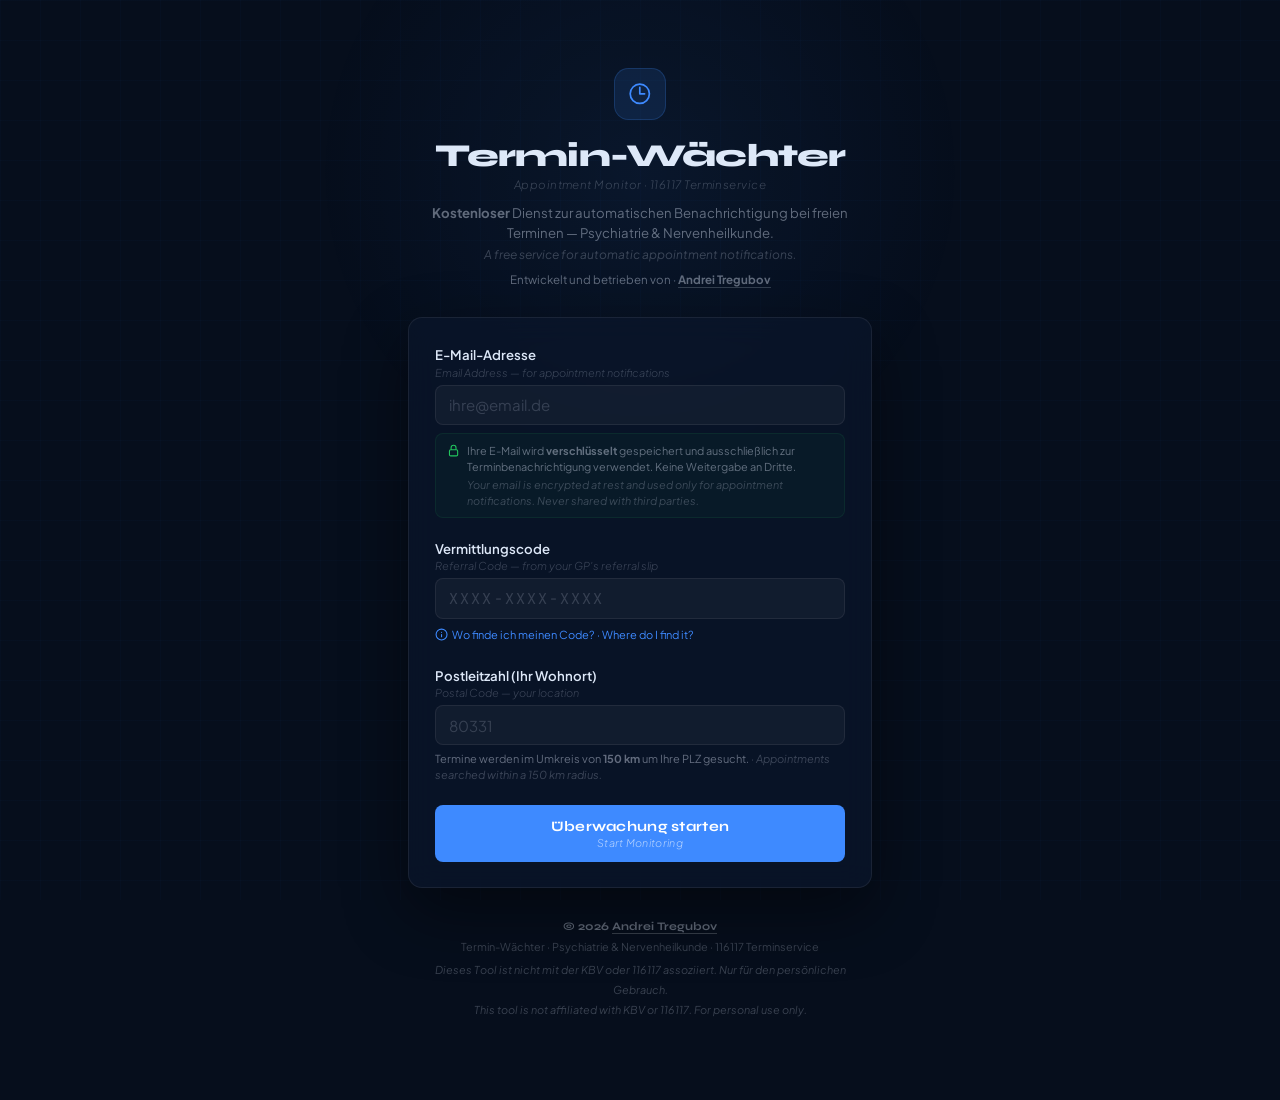
==== static/index.html @ 190560f0 "Add portfolio link" ====
<!DOCTYPE html>
<html lang="de">
<head>
  <meta charset="UTF-8">
  <meta name="viewport" content="width=device-width, initial-scale=1.0">
  <meta name="theme-color" content="#060e1c">
  <meta name="description" content="Automatische Terminüberwachung für 116117 — Psychiatrie & Nervenheilkunde">
  <title>Termin-Wächter · 116117</title>

  <link rel="preconnect" href="https://fonts.googleapis.com">
  <link rel="preconnect" href="https://fonts.gstatic.com" crossorigin>
  <link href="https://fonts.googleapis.com/css2?family=Syne:wght@600;700;800&family=Plus+Jakarta+Sans:ital,wght@0,300;0,400;0,500;0,600;1,300;1,400&family=JetBrains+Mono:wght@400;500&display=swap" rel="stylesheet">

  <style>
    *, *::before, *::after { box-sizing: border-box; margin: 0; padding: 0; }

    :root {
      --bg:           #060e1c;
      --bg-card:      rgba(10, 22, 44, 0.7);
      --bg-input:     rgba(255,255,255,0.04);
      --bg-focus:     rgba(62,138,255,0.07);
      --border:       rgba(255,255,255,0.07);
      --border-focus: rgba(62,138,255,0.45);
      --accent:       #3e8aff;
      --accent-dim:   rgba(62,138,255,0.12);
      --accent-glow:  rgba(62,138,255,0.22);
      --success:      #22c55e;
      --success-dim:  rgba(34,197,94,0.08);
      --error:        #f87171;
      --error-dim:    rgba(248,113,113,0.08);
      --text:         #dde8f8;
      --text-sub:     rgba(221,232,248,0.42);
      --text-en:      rgba(221,232,248,0.24);
      --mono:         'JetBrains Mono', monospace;
      --r:            0.875rem;
      --r-sm:         0.5rem;
    }

    html { font-size: clamp(14px, 1.6vw, 16px); }

    body {
      font-family: 'Plus Jakarta Sans', sans-serif;
      background: var(--bg);
      color: var(--text);
      min-height: 100vh;
      display: flex;
      flex-direction: column;
      align-items: center;
      padding: 2.5rem 1rem 5rem;
      overflow-x: hidden;
    }

    body::before {
      content: '';
      position: fixed; inset: 0;
      background-image:
        linear-gradient(rgba(62,138,255,.025) 1px, transparent 1px),
        linear-gradient(90deg, rgba(62,138,255,.025) 1px, transparent 1px);
      background-size: 2.5rem 2.5rem;
      pointer-events: none;
    }

    body::after {
      content: '';
      position: fixed;
      top: -20vh; left: 50%;
      transform: translateX(-50%);
      width: 55vw; height: 55vw;
      background: radial-gradient(circle, rgba(62,138,255,.07) 0%, transparent 65%);
      pointer-events: none;
    }

    .wrap {
      position: relative; z-index: 1;
      width: 100%; max-width: 29rem;
      display: flex; flex-direction: column; gap: 1.25rem;
    }

    /* ── Header ── */
    header { text-align: center; padding: 1.75rem 0 0.5rem; }

    .logo {
      display: inline-flex; align-items: center; justify-content: center;
      width: 3.25rem; height: 3.25rem;
      background: var(--accent-dim);
      border: 1px solid rgba(62,138,255,.2);
      border-radius: 0.9rem;
      margin-bottom: 1.1rem;
    }
    .logo svg { width: 1.6rem; height: 1.6rem; color: var(--accent); }

    .title-de {
      font-family: 'Syne', sans-serif;
      font-size: clamp(1.55rem, 5vw, 2rem);
      font-weight: 800;
      letter-spacing: -0.025em;
      line-height: 1.1;
    }
    .title-en {
      font-size: .72rem; font-weight: 300; font-style: italic;
      color: var(--text-en); letter-spacing: .04em; margin-top: .25rem;
    }
    .subtitle {
      margin-top: .7rem;
      font-size: .825rem; color: var(--text-sub); line-height: 1.55;
    }
    .subtitle em { font-style: italic; color: var(--text-en); font-size: .75rem; }

    /* ── Card ── */
    .card {
      background: var(--bg-card);
      border: 1px solid var(--border);
      border-radius: var(--r);
      padding: 1.6rem;
      backdrop-filter: blur(14px);
      -webkit-backdrop-filter: blur(14px);
      box-shadow: 0 1.5rem 4rem rgba(0,0,0,.45);
    }

    /* ── Form ── */
    .fg { margin-bottom: 1.15rem; }
    .fg:last-of-type { margin-bottom: 0; }

    label { display: block; margin-bottom: .375rem; }
    .lde  { font-weight: 600; font-size: .825rem; color: var(--text); }
    .len  { display: block; font-size: .68rem; font-weight: 300; font-style: italic;
            color: var(--text-en); margin-top: .1rem; }

    input[type="text"],
    input[type="email"] {
      width: 100%;
      background: var(--bg-input);
      border: 1px solid var(--border);
      border-radius: var(--r-sm);
      color: var(--text);
      font-family: 'Plus Jakarta Sans', sans-serif;
      font-size: .9375rem;
      padding: .6rem .85rem;
      outline: none;
      transition: border-color .18s, background .18s, box-shadow .18s;
      -webkit-appearance: none;
    }
    input:focus {
      border-color: var(--border-focus);
      background: var(--bg-focus);
      box-shadow: 0 0 0 3px rgba(62,138,255,.12);
    }
    input.vc {
      font-family: var(--mono);
      font-size: .9375rem;
      letter-spacing: .14em;
      text-transform: uppercase;
    }
    input::placeholder { color: rgba(221,232,248,.18); }
    input.ok  { border-color: rgba(34,197,94,.35); }
    input.bad { border-color: rgba(248,113,113,.4); }

    .ferr {
      font-size: .68rem; color: var(--error);
      margin-top: .3rem; display: none;
    }
    .ferr.on { display: block; }

    .hint {
      margin-top: .35rem;
      font-size: .69rem; color: var(--text-sub); line-height: 1.45;
    }
    .hint em { font-style: italic; color: var(--text-en); }

    /* Help toggle */
    .htoggle {
      display: inline-flex; align-items: center; gap: .28rem;
      font-size: .69rem; color: var(--accent);
      background: none; border: none; cursor: pointer;
      font-family: inherit; padding: .2rem 0; margin-top: .35rem;
      transition: opacity .2s;
    }
    .htoggle:hover { opacity: .7; }
    .htoggle svg { width: .82rem; height: .82rem; flex-shrink: 0; }

    .hbox {
      display: none; margin-top: .55rem;
      background: rgba(62,138,255,.05);
      border: 1px solid rgba(62,138,255,.13);
      border-radius: var(--r-sm);
      padding: .7rem .85rem;
      font-size: .72rem; line-height: 1.55; color: var(--text-sub);
    }
    .hbox.on { display: block; }
    .hbox p + p { margin-top: .35rem; }
    .hbox .en { font-style: italic; color: var(--text-en); }

    /* Privacy badge */
    .pbadge {
      display: flex; align-items: flex-start; gap: .45rem;
      margin-top: .5rem;
      padding: .55rem .7rem;
      background: rgba(34,197,94,.04);
      border: 1px solid rgba(34,197,94,.1);
      border-radius: var(--r-sm);
      font-size: .68rem; color: var(--text-sub); line-height: 1.45;
    }
    .pbadge svg {
      width: .82rem; height: .82rem; color: var(--success);
      flex-shrink: 0; margin-top: .05rem;
    }
    .pbadge em { font-style: italic; color: var(--text-en); display: block; margin-top: .15rem; }

    /* Divider */
    .div { height: 1px; background: var(--border); margin: 1.1rem 0; }

    /* Submit button */
    .btn-go {
      width: 100%; background: var(--accent);
      color: #fff; border: none; border-radius: var(--r-sm);
      padding: .78rem 1.5rem; margin-top: 1.4rem;
      font-family: 'Syne', sans-serif;
      font-size: .9rem; font-weight: 700; letter-spacing: .02em;
      cursor: pointer;
      transition: background .18s, box-shadow .18s, transform .1s;
    }
    .btn-go:hover {
      background: #5fa0ff;
      box-shadow: 0 .5rem 1.8rem var(--accent-glow);
    }
    .btn-go:active  { transform: scale(.98); }
    .btn-go:disabled { opacity: .45; cursor: not-allowed; transform: none; }
    .btn-go .bde { display: block; }
    .btn-go .ben {
      display: block; font-family: 'Plus Jakarta Sans', sans-serif;
      font-size: .67rem; font-weight: 300; font-style: italic;
      opacity: .6; margin-top: .08rem;
    }

    /* ── Status card ── */
    #status-card { display: none; }

    .sh { display: flex; align-items: center; gap: .75rem; margin-bottom: 1.15rem; }

    .pring {
      position: relative; width: 2.4rem; height: 2.4rem; flex-shrink: 0;
    }
    .pring::before, .pring::after {
      content: ''; position: absolute; inset: 0;
      border-radius: 50%;
      background: var(--accent-dim);
      border: 1px solid rgba(62,138,255,.35);
      animation: pring 2.2s ease-out infinite;
    }
    .pring::after { animation-delay: 1.1s; }
    .pdot {
      position: absolute; top: 50%; left: 50%;
      transform: translate(-50%,-50%);
      width: .65rem; height: .65rem;
      background: var(--accent); border-radius: 50%; z-index: 1;
    }
    @keyframes pring {
      0%   { transform: scale(.5); opacity: .9; }
      100% { transform: scale(1.5); opacity: 0; }
    }

    .st-de { font-family: 'Syne', sans-serif; font-size: .95rem; font-weight: 700; }
    .st-en { font-size: .67rem; font-weight: 300; font-style: italic; color: var(--text-en); margin-top: .1rem; }

    .smeta { font-size: .75rem; color: var(--text-sub); line-height: 1.65; }
    .smeta .mono { font-family: var(--mono); font-size: .68rem; color: var(--accent); }

    .btn-stop {
      width: 100%; background: transparent;
      border: 1px solid var(--border); border-radius: var(--r-sm);
      padding: .62rem; color: var(--text-sub);
      font-family: inherit; font-size: .8rem; cursor: pointer;
      transition: border-color .18s, color .18s;
    }
    .btn-stop:hover { border-color: var(--error); color: var(--error); }

    /* ── Banners ── */
    .banner {
      border-radius: var(--r); padding: 1.15rem 1.35rem;
      display: none; animation: slidein .35s ease;
    }
    @keyframes slidein {
      from { opacity: 0; transform: translateY(-.4rem); }
      to   { opacity: 1; transform: translateY(0); }
    }
    .banner.s { background: var(--success-dim); border: 1px solid rgba(34,197,94,.2); }
    .banner.e { background: var(--error-dim);   border: 1px solid rgba(248,113,113,.2); }

    .btitle {
      font-family: 'Syne', sans-serif; font-size: .95rem; font-weight: 700;
      margin-bottom: .35rem;
      display: flex; align-items: center; gap: .35rem; flex-wrap: wrap;
    }
    .btitle em {
      font-family: 'Plus Jakarta Sans', sans-serif;
      font-weight: 300; font-style: italic; font-size: .7rem; color: var(--text-en);
    }
    .bbody { font-size: .77rem; color: var(--text-sub); line-height: 1.5; }
    .bbody em { font-style: italic; color: var(--text-en); }

    .bklink {
      display: inline-block; margin-top: .7rem;
      padding: .45rem .95rem;
      background: var(--success); color: #fff;
      border-radius: var(--r-sm); font-size: .8rem; font-weight: 600;
      text-decoration: none; transition: opacity .18s;
    }
    .bklink:hover { opacity: .85; }

    /* Spinner */
    .spin {
      display: inline-block; width: .85rem; height: .85rem;
      border: 2px solid rgba(255,255,255,.25); border-top-color: #fff;
      border-radius: 50%; animation: rot .6s linear infinite;
      vertical-align: middle; margin-right: .35rem;
    }
    @keyframes rot { to { transform: rotate(360deg); } }

    /* ── Footer ── */
    footer {
      text-align: center; font-size: .68rem; color: var(--text-en);
      padding-top: .5rem; line-height: 1.85;
    }
    .fauthor { font-family: 'Syne', sans-serif; font-size: .72rem; font-weight: 700; color: var(--text-sub); }
    footer a { color: var(--text-sub); text-decoration: none; }
    footer a:hover { color: var(--text); }

    @media (max-width: 440px) {
      body  { padding: 1.25rem .75rem 4rem; }
      .card { padding: 1.2rem; }
    }
  </style>
</head>
<body>
<div class="wrap">

  <!-- ── Header ── -->
  <header>
    <div class="logo">
      <svg viewBox="0 0 24 24" fill="none" stroke="currentColor" stroke-width="1.6">
        <path stroke-linecap="round" stroke-linejoin="round"
              d="M12 6v6h4.5m4.5 0a9 9 0 1 1-18 0 9 9 0 0 1 18 0Z"/>
      </svg>
    </div>
    <div class="title-de">Termin-Wächter</div>
    <div class="title-en">Appointment Monitor · 116117 Terminservice</div>
    <p class="subtitle">
      <strong>Kostenloser</strong> Dienst zur automatischen Benachrichtigung bei freien Terminen — Psychiatrie &amp; Nervenheilkunde.<br>
      <em>A free service for automatic appointment notifications.</em>
    </p>
    <p class="subtitle" style="margin-top:.4rem;font-size:.72rem;">
      Entwickelt und betrieben von ·
      <a href="https://andrei-tregubov.works" target="_blank" rel="noopener"
       style="color:var(--text-sub);text-decoration:none;border-bottom:1px solid rgba(221,232,248,.2);">
        <strong>Andrei Tregubov</strong>
      </a><br>
    </p>
  </header>

  <!-- ── Form card ── -->
  <div class="card" id="form-card">

    <!-- E-Mail -->
    <div class="fg">
      <label for="inp-email">
        <span class="lde">E-Mail-Adresse</span>
        <span class="len">Email Address — for appointment notifications</span>
      </label>
      <input type="email" id="inp-email"
             placeholder="ihre@email.de"
             maxlength="254"
             autocomplete="email"
             autocorrect="off" autocapitalize="off" spellcheck="false">
      <div class="ferr" id="err-email">Ungültige E-Mail-Adresse · Invalid email address</div>
      <div class="pbadge">
        <svg viewBox="0 0 24 24" fill="none" stroke="currentColor" stroke-width="2">
          <path stroke-linecap="round" stroke-linejoin="round"
                d="M16.5 10.5V6.75a4.5 4.5 0 1 0-9 0v3.75m-.75 11.25h10.5
                   a2.25 2.25 0 0 0 2.25-2.25v-6.75a2.25 2.25 0 0
                   0-2.25-2.25H6.75a2.25 2.25 0 0 0-2.25 2.25v6.75
                   a2.25 2.25 0 0 0 2.25 2.25Z"/>
        </svg>
        <div>
          Ihre E-Mail wird <strong>verschlüsselt</strong> gespeichert und ausschließlich zur Terminbenachrichtigung verwendet. Keine Weitergabe an Dritte.
          <em>Your email is encrypted at rest and used only for appointment notifications. Never shared with third parties.</em>
        </div>
      </div>
    </div>

    <!-- Vermittlungscode -->
    <div class="fg">
      <label for="inp-vc">
        <span class="lde">Vermittlungscode</span>
        <span class="len">Referral Code — from your GP's referral slip</span>
      </label>
      <input type="text" id="inp-vc" class="vc"
             placeholder="XXXX-XXXX-XXXX"
             maxlength="14"
             autocomplete="off"
             autocorrect="off" autocapitalize="characters" spellcheck="false">
      <div class="ferr" id="err-vc">Format: XXXX-XXXX-XXXX (Buchstaben &amp; Ziffern) · Letters and digits only</div>

      <button class="htoggle" type="button" onclick="toggleBox('hvc')">
        <svg viewBox="0 0 24 24" fill="none" stroke="currentColor" stroke-width="2">
          <circle cx="12" cy="12" r="10"/>
          <path stroke-linecap="round" d="M12 16v-4M12 8h.01"/>
        </svg>
        Wo finde ich meinen Code? · Where do I find it?
      </button>
      <div class="hbox" id="hvc">
        <p>Den Vermittlungscode erhalten Sie auf dem <strong>Überweisungsschein (Muster 6)</strong> von Ihrem Hausarzt. Er steht dort als 12-stelliger Code im Format <strong>XXXX-XXXX-XXXX</strong>.</p>
        <p class="en">Your referral code is printed on the referral slip (Überweisung) from your GP. It is valid for one specialist appointment arranged through 116117.</p>
      </div>
    </div>

    <!-- PLZ -->
    <div class="fg">
      <label for="inp-plz">
        <span class="lde">Postleitzahl (Ihr Wohnort)</span>
        <span class="len">Postal Code — your location</span>
      </label>
      <input type="text" id="inp-plz"
             placeholder="80331"
             maxlength="5"
             inputmode="numeric"
             autocomplete="postal-code"
             autocorrect="off" spellcheck="false">
      <div class="ferr" id="err-plz">Bitte geben Sie eine gültige 5-stellige PLZ ein · 5 digits required</div>
      <div class="hint">
        Termine werden im Umkreis von <strong>150 km</strong> um Ihre PLZ gesucht.
        <em>· Appointments searched within a 150 km radius.</em>
      </div>
    </div>

    <!-- Submit -->
    <button class="btn-go" id="btn-go" type="button" onclick="startMonitoring()">
      <span class="bde">Überwachung starten</span>
      <span class="ben">Start Monitoring</span>
    </button>
  </div>

  <!-- ── Status card ── -->
  <div class="card" id="status-card">
    <div class="sh">
      <div class="pring"><div class="pdot"></div></div>
      <div>
        <div class="st-de">Überwachung aktiv</div>
        <div class="st-en">Monitoring Active</div>
      </div>
    </div>
    <div class="smeta">
      <div>Zuletzt geprüft · <em>Last checked</em>: <span class="mono" id="ts">—</span></div>
      <div>Nächste Prüfung in ca. 10 Min. · <em>Next check in ~10 min</em></div>
      <div>Radius: <span class="mono">150 km</span> · Fachrichtung: <span class="mono">Psychiatrie / Neurologie</span></div>
    </div>
    <div class="div"></div>
    <button class="btn-stop" type="button" onclick="stopMonitoring()">
      Überwachung stoppen · <em>Stop Monitoring</em>
    </button>
  </div>

  <!-- ── Success banner ── -->
  <div class="banner s" id="ban-ok">
    <div class="btitle">✓ Freier Termin gefunden! <em>Free Appointment Found!</em></div>
    <div class="bbody">
      Eine Benachrichtigung wurde an Ihre E-Mail-Adresse gesendet. Buchen Sie Ihren Termin jetzt.<br>
      <em>A notification has been sent to your email. Book your appointment now.</em>
      <br>
      <a id="bklink" href="#" target="_blank" rel="noopener" class="bklink">
        Jetzt buchen · Book Now
      </a>
    </div>
  </div>

  <!-- ── Error banner ── -->
  <div class="banner e" id="ban-err">
    <div class="btitle">⚠ Fehler <em>Error</em></div>
    <div class="bbody" id="err-msg">—</div>
  </div>

  <!-- ── Footer ── -->
  <footer>
    <div class="fauthor">© 2026 <a href="https://andrei-tregubov.works" target="_blank" rel="noopener" style="color:inherit;text-decoration:none;border-bottom:1px solid rgba(255,255,255,0.2);">Andrei Tregubov</a></div>
    <div>Termin-Wächter · Psychiatrie &amp; Nervenheilkunde · 116117 Terminservice</div>
    <div style="font-style:italic;margin-top:.15rem">
      Dieses Tool ist nicht mit der KBV oder 116117 assoziiert. Nur für den persönlichen Gebrauch.<br>
      This tool is not affiliated with KBV or 116117. For personal use only.
    </div>
  </footer>

</div>

<script>
"use strict";

const S = { jobId: null, email: null, bookingUrl: null, pollTimer: null };
const API = window.location.origin;
const $ = id => document.getElementById(id);
const show = id => $(id).style.display = 'block';
const hide = id => $(id).style.display = 'none';

// ── Restore from localStorage ────────────────────────────────────────────────
window.addEventListener('DOMContentLoaded', () => {
  const raw = localStorage.getItem('tw_job');
  if (!raw) return;
  try {
    const d = JSON.parse(raw);
    if (d.jobId) {
      Object.assign(S, d);
      hide('form-card'); show('status-card');
      poll();
    }
  } catch { localStorage.removeItem('tw_job'); }
});

// ── Input formatting ──────────────────────────────────────────────────────────
$('inp-vc').addEventListener('input', function () {
  let v = this.value.replace(/[^A-Za-z0-9]/g,'').toUpperCase().slice(0,12);
  if (v.length > 8)      v = v.slice(0,4)+'-'+v.slice(4,8)+'-'+v.slice(8);
  else if (v.length > 4) v = v.slice(0,4)+'-'+v.slice(4);
  this.value = v;
});

$('inp-plz').addEventListener('input', function () {
  this.value = this.value.replace(/[^0-9]/g,'').slice(0,5);
});

// Sanitize paste in all inputs
document.querySelectorAll('input').forEach(el => {
  el.addEventListener('paste', e => {
    e.preventDefault();
    const t = (e.clipboardData || window.clipboardData).getData('text/plain');
    document.execCommand('insertText', false,
      t.replace(/[<>"'`\\]/g,'').slice(0,300));
  });
});

// ── Validation ────────────────────────────────────────────────────────────────
const reEmail = /^[a-zA-Z0-9._%+\-]+@[a-zA-Z0-9.\-]+\.[a-zA-Z]{2,}$/;
const reVC    = /^[A-Z0-9]{4}-[A-Z0-9]{4}-[A-Z0-9]{4}$/;
const rePLZ   = /^\d{5}$/;

function san(s, max=256) {
  return String(s).replace(/[<>"'`\\]/g,'').trim().slice(0,max);
}

function ferr(id, on) { $(id).classList.toggle('on', on); }

function validate() {
  const email = san($('inp-email').value);
  const vc    = $('inp-vc').value.toUpperCase().trim();
  const plz   = $('inp-plz').value.trim();
  let ok = true;

  ferr('err-email', !reEmail.test(email)); if (!reEmail.test(email)) ok=false;
  ferr('err-vc',    !reVC.test(vc));       if (!reVC.test(vc))    ok=false;
  ferr('err-plz',   !rePLZ.test(plz));     if (!rePLZ.test(plz))  ok=false;

  return ok ? { email, vc, plz } : null;
}

// ── UI helpers ────────────────────────────────────────────────────────────────
function toggleBox(id) { $(id).classList.toggle('on'); }

function fmtDate(iso) {
  if (!iso) return '—';
  return new Date(iso).toLocaleString('de-DE', {
    day:'2-digit', month:'2-digit', year:'numeric',
    hour:'2-digit', minute:'2-digit', second:'2-digit'
  });
}

function resetBtn() {
  const b = $('btn-go');
  b.disabled = false;
  b.innerHTML = '<span class="bde">Überwachung starten</span><span class="ben">Start Monitoring</span>';
}

// ── Start monitoring ──────────────────────────────────────────────────────────
async function startMonitoring() {
  const f = validate();
  if (!f) return;

  const btn = $('btn-go');
  btn.disabled = true;
  btn.innerHTML = '<span class="spin"></span><span class="bde">Verbinde…</span><span class="ben">Connecting…</span>';
  hide('ban-err'); hide('ban-ok');

  try {
    const r = await fetch(`${API}/api/monitor/start`, {
      method: 'POST',
      headers: { 'Content-Type': 'application/json' },
      body: JSON.stringify({
        email: f.email,
        vermittlungscode: f.vc,
        plz: f.plz
      })
    });
    if (!r.ok) { const e = await r.json(); throw new Error(e.detail || `HTTP ${r.status}`); }
    const d = await r.json();

    S.jobId = d.job_id;
    S.email = f.email;
    S.bookingUrl = d.booking_url;

    localStorage.setItem('tw_job', JSON.stringify({
      jobId: S.jobId, email: S.email, bookingUrl: S.bookingUrl
    }));

    hide('form-card'); show('status-card');
    poll();

  } catch(e) {
    resetBtn();
    $('err-msg').innerHTML = san(e.message) + '<br><em>Please check your inputs and try again.</em>';
    show('ban-err');
  }
}

// ── Poll status ───────────────────────────────────────────────────────────────
async function poll() {
  if (!S.jobId) return;
  try {
    const r = await fetch(`${API}/api/monitor/status/${S.jobId}`);
    if (r.status === 404) {
      localStorage.removeItem('tw_job');
      hide('status-card'); show('form-card');
      return;
    }
    if (!r.ok) throw new Error(`HTTP ${r.status}`);
    const d = await r.json();

    $('ts').textContent = fmtDate(d.last_checked);

    if (d.status === 'found') {
      clearTimeout(S.pollTimer);
      localStorage.removeItem('tw_job');
      $('bklink').href = d.booking_url;
      show('ban-ok');
      return;
    }
    if (d.status === 'error') {
      clearTimeout(S.pollTimer);
      $('err-msg').innerHTML =
        san(d.error_message || 'Unbekannter Fehler') +
        '<br><em>An error occurred. Please restart monitoring.</em>';
      show('ban-err');
      return;
    }
    // still running
    S.pollTimer = setTimeout(poll, 30_000);

  } catch {
    S.pollTimer = setTimeout(poll, 60_000);
  }
}

// ── Stop monitoring ───────────────────────────────────────────────────────────
async function stopMonitoring() {
  clearTimeout(S.pollTimer);
  localStorage.removeItem('tw_job');
  if (S.jobId) {
    fetch(`${API}/api/monitor/${S.jobId}`, { method: 'DELETE' }).catch(() => {});
  }
  S.jobId = S.email = S.bookingUrl = null;
  hide('status-card'); hide('ban-ok'); hide('ban-err');
  resetBtn();
  show('form-card');
}
</script>
</body>
</html>
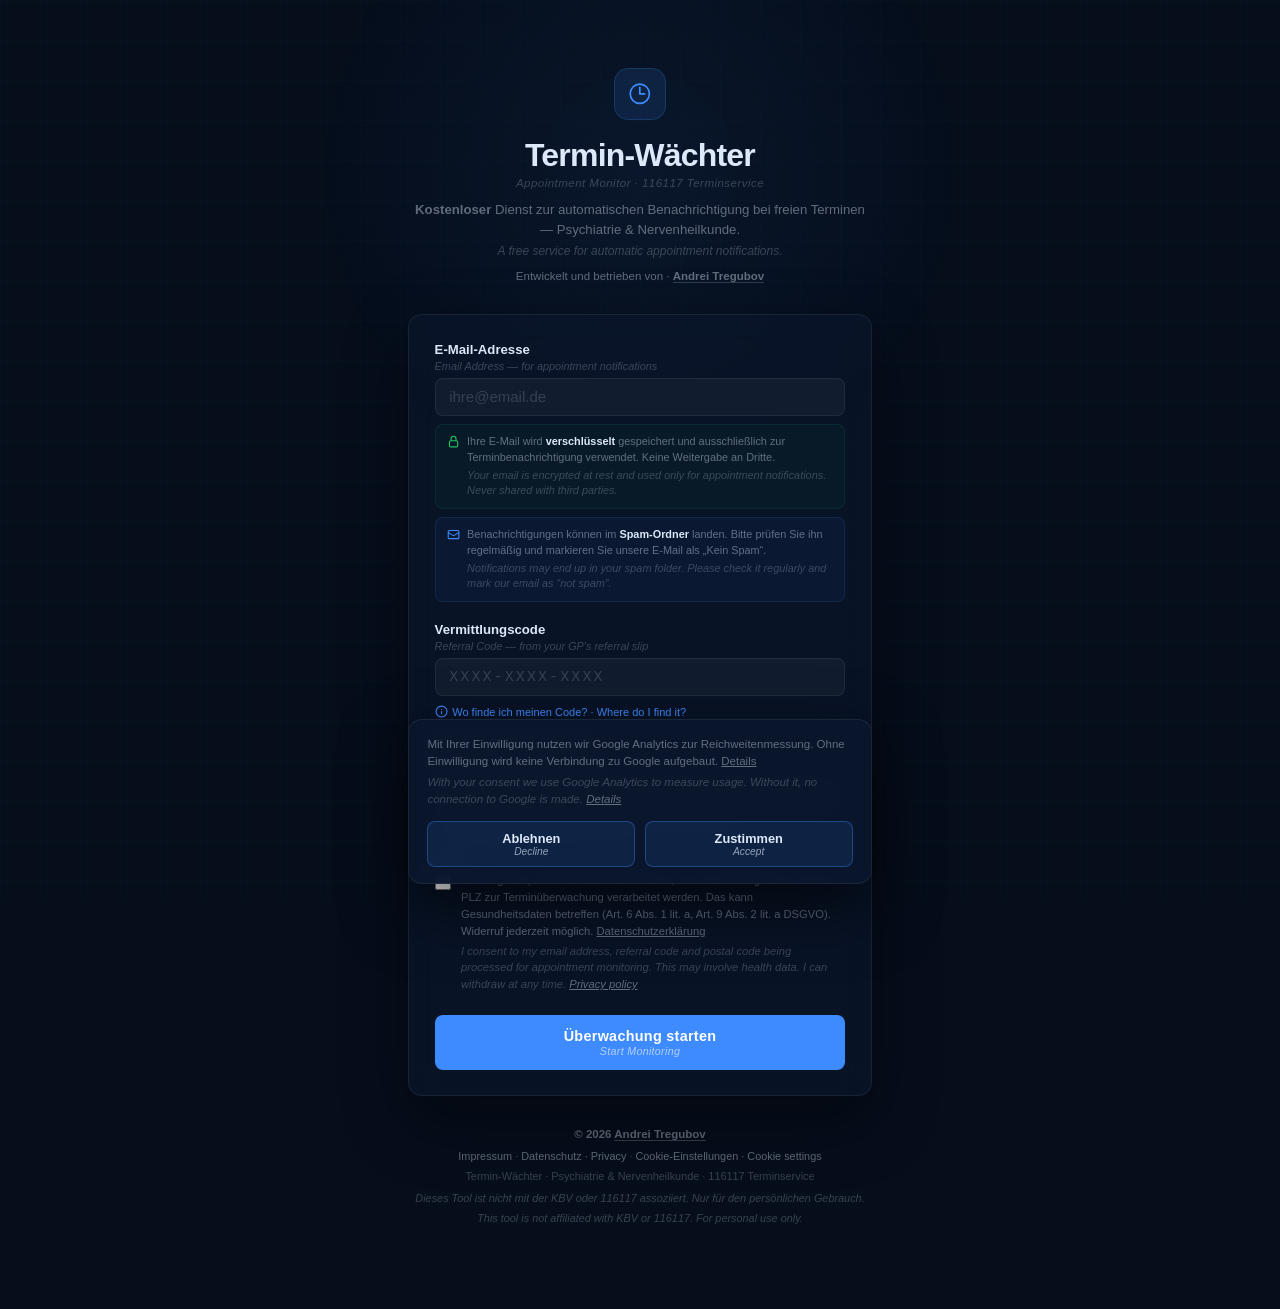
==== commit cf29bfe5: "Add important legal information" ====
--- a/static/index.html
+++ b/static/index.html
@@ -6,10 +6,8 @@
   <meta name="theme-color" content="#060e1c">
   <meta name="description" content="Automatische Terminüberwachung für 116117 — Psychiatrie & Nervenheilkunde">
   <title>Termin-Wächter · 116117</title>
-
-  <link rel="preconnect" href="https://fonts.googleapis.com">
-  <link rel="preconnect" href="https://fonts.gstatic.com" crossorigin>
-  <link href="https://fonts.googleapis.com/css2?family=Syne:wght@600;700;800&family=Plus+Jakarta+Sans:ital,wght@0,300;0,400;0,500;0,600;1,300;1,400&family=JetBrains+Mono:wght@400;500&display=swap" rel="stylesheet">
+  <link rel="icon" type="image/png" href="/img/favicon.png?v=1">
+  <link rel="stylesheet" href="/fonts/fonts.css">
 
   <style>
     *, *::before, *::after { box-sizing: border-box; margin: 0; padding: 0; }
@@ -315,6 +313,53 @@
       vertical-align: middle; margin-right: .35rem;
     }
     @keyframes rot { to { transform: rotate(360deg); } }
+
+    /* Spam note, consent line, cookie banner */
+    .pbadge.info { background: rgba(62,138,255,.05); border-color: rgba(62,138,255,.14); }
+    .pbadge.info svg { color: var(--accent); }
+    .pbadge strong { color: var(--text); font-weight: 600; }
+
+    .consent {
+      display: flex; align-items: flex-start; gap: .65rem;
+      margin: 0; cursor: pointer;
+      font-size: .7rem; color: var(--text-sub); line-height: 1.5;
+    }
+    .consent input {
+      flex-shrink: 0; width: 1rem; height: 1rem; margin-top: .1rem;
+      accent-color: var(--accent); cursor: pointer;
+    }
+    .consent em { display: block; margin-top: .2rem; font-style: italic; color: var(--text-en); }
+    .consent a { color: var(--text-sub); }
+    .consent a:hover { color: var(--text); }
+
+    .bnote { margin-top: .6rem; }
+    .bnote strong { color: var(--text); font-weight: 600; }
+
+    .cc {
+      display: none; position: fixed; z-index: 10;
+      left: 50%; bottom: 1rem; transform: translateX(-50%);
+      width: calc(100% - 1.5rem); max-width: 29rem;
+      background: rgba(10, 22, 44, .96);
+      border: 1px solid var(--border); border-radius: var(--r);
+      padding: 1rem 1.15rem;
+      box-shadow: 0 1.5rem 4rem rgba(0,0,0,.6);
+      backdrop-filter: blur(14px); -webkit-backdrop-filter: blur(14px);
+    }
+    .cc.on { display: block; }
+    .cc p { font-size: .72rem; color: var(--text-sub); line-height: 1.5; }
+    .cc em { display: block; margin-top: .25rem; font-style: italic; color: var(--text-en); }
+    .cc a { color: var(--text-sub); }
+    .cc a:hover { color: var(--text); }
+    .cc-btns { display: flex; gap: .6rem; margin-top: .8rem; }
+    .cc-btns button {
+      flex: 1; padding: .55rem .6rem; cursor: pointer;
+      background: var(--accent-dim); border: 1px solid rgba(62,138,255,.35);
+      border-radius: var(--r-sm); color: var(--text);
+      font-family: inherit; font-size: .8rem; font-weight: 600;
+      transition: background .18s, border-color .18s;
+    }
+    .cc-btns button:hover { background: rgba(62,138,255,.22); border-color: var(--accent); }
+    .cc-btns span { display: block; font-size: .64rem; font-weight: 300; font-style: italic; opacity: .65; }
 
     /* ── Footer ── */
     footer {
@@ -385,6 +430,17 @@
           <em>Your email is encrypted at rest and used only for appointment notifications. Never shared with third parties.</em>
         </div>
       </div>
+
+      <div class="pbadge info">
+        <svg viewBox="0 0 24 24" fill="none" stroke="currentColor" stroke-width="2">
+          <path stroke-linecap="round" stroke-linejoin="round"
+                d="M21.75 6.75v10.5a2.25 2.25 0 0 1-2.25 2.25h-15a2.25 2.25 0 0 1-2.25-2.25V6.75m19.5 0A2.25 2.25 0 0 0 19.5 4.5h-15a2.25 2.25 0 0 0-2.25 2.25m19.5 0v.243a2.25 2.25 0 0 1-1.07 1.916l-7.5 4.615a2.25 2.25 0 0 1-2.36 0L3.32 8.91a2.25 2.25 0 0 1-1.07-1.916V6.75"/>
+        </svg>
+        <div>
+          Benachrichtigungen können im <strong>Spam-Ordner</strong> landen. Bitte prüfen Sie ihn regelmäßig und markieren Sie unsere E-Mail als „Kein Spam“.
+          <em>Notifications may end up in your spam folder. Please check it regularly and mark our email as “not spam”.</em>
+        </div>
+      </div>
     </div>
 
     <!-- Vermittlungscode -->
@@ -432,6 +488,18 @@
       </div>
     </div>
 
+    <!-- Consent -->
+    <div class="fg">
+      <label class="consent" for="inp-consent">
+        <input type="checkbox" id="inp-consent">
+        <span>
+          Ich willige ein, dass meine E-Mail-Adresse, mein Vermittlungscode und meine PLZ zur Terminüberwachung verarbeitet werden. Das kann Gesundheitsdaten betreffen (Art. 6 Abs. 1 lit. a, Art. 9 Abs. 2 lit. a DSGVO). Widerruf jederzeit möglich. <a href="/datenschutz" target="_blank" rel="noopener">Datenschutzerklärung</a>
+          <em>I consent to my email address, referral code and postal code being processed for appointment monitoring. This may involve health data. I can withdraw at any time. <a href="/datenschutz?lang=en" target="_blank" rel="noopener">Privacy policy</a></em>
+        </span>
+      </label>
+      <div class="ferr" id="err-consent">Bitte Einwilligung bestätigen · Please confirm your consent</div>
+    </div>
+
     <!-- Submit -->
     <button class="btn-go" id="btn-go" type="button" onclick="startMonitoring()">
       <span class="bde">Überwachung starten</span>
@@ -453,6 +521,16 @@
       <div>Nächste Prüfung in ca. 10 Min. · <em>Next check in ~10 min</em></div>
       <div>Radius: <span class="mono">150 km</span> · Fachrichtung: <span class="mono">Psychiatrie / Neurologie</span></div>
     </div>
+    <div class="pbadge info">
+      <svg viewBox="0 0 24 24" fill="none" stroke="currentColor" stroke-width="2">
+          <path stroke-linecap="round" stroke-linejoin="round"
+                d="M21.75 6.75v10.5a2.25 2.25 0 0 1-2.25 2.25h-15a2.25 2.25 0 0 1-2.25-2.25V6.75m19.5 0A2.25 2.25 0 0 0 19.5 4.5h-15a2.25 2.25 0 0 0-2.25 2.25m19.5 0v.243a2.25 2.25 0 0 1-1.07 1.916l-7.5 4.615a2.25 2.25 0 0 1-2.36 0L3.32 8.91a2.25 2.25 0 0 1-1.07-1.916V6.75"/>
+        </svg>
+      <div>
+        Die Benachrichtigung kann im <strong>Spam-Ordner</strong> landen. Bitte schauen Sie dort nach, wenn im Posteingang nichts ankommt.
+        <em>The notification may end up in your spam folder. Please look there if nothing arrives in your inbox.</em>
+      </div>
+    </div>
     <div class="div"></div>
     <button class="btn-stop" type="button" onclick="stopMonitoring()">
       Überwachung stoppen · <em>Stop Monitoring</em>
@@ -465,7 +543,10 @@
     <div class="bbody">
       Eine Benachrichtigung wurde an Ihre E-Mail-Adresse gesendet. Buchen Sie Ihren Termin jetzt.<br>
       <em>A notification has been sent to your email. Book your appointment now.</em>
-      <br>
+      <div class="bnote">
+        Keine E-Mail im Posteingang? Bitte auch den <strong>Spam-Ordner</strong> prüfen.<br>
+        <em>Nothing in your inbox? Please check your spam folder too.</em>
+      </div>
       <a id="bklink" href="#" target="_blank" rel="noopener" class="bklink">
         Jetzt buchen · Book Now
       </a>
@@ -481,6 +562,11 @@
   <!-- ── Footer ── -->
   <footer>
     <div class="fauthor">© 2026 <a href="https://andrei-tregubov.works" target="_blank" rel="noopener" style="color:inherit;text-decoration:none;border-bottom:1px solid rgba(255,255,255,0.2);">Andrei Tregubov</a></div>
+    <div>
+      <a href="/impressum">Impressum</a> ·
+      <a href="/datenschutz">Datenschutz · Privacy</a> ·
+      <a href="#" onclick="openConsent(event)">Cookie-Einstellungen · Cookie settings</a>
+    </div>
     <div>Termin-Wächter · Psychiatrie &amp; Nervenheilkunde · 116117 Terminservice</div>
     <div style="font-style:italic;margin-top:.15rem">
       Dieses Tool ist nicht mit der KBV oder 116117 assoziiert. Nur für den persönlichen Gebrauch.<br>
@@ -488,6 +574,18 @@
     </div>
   </footer>
 
+</div>
+
+<!-- ── Cookie consent ── -->
+<div class="cc" id="cc" role="dialog" aria-label="Cookie-Einstellungen · Cookie settings">
+  <p>
+    Mit Ihrer Einwilligung nutzen wir Google Analytics zur Reichweitenmessung. Ohne Einwilligung wird keine Verbindung zu Google aufgebaut. <a href="/datenschutz#analytics">Details</a>
+    <em>With your consent we use Google Analytics to measure usage. Without it, no connection to Google is made. <a href="/datenschutz?lang=en#analytics">Details</a></em>
+  </p>
+  <div class="cc-btns">
+    <button type="button" onclick="setConsent(false)">Ablehnen<span>Decline</span></button>
+    <button type="button" onclick="setConsent(true)">Zustimmen<span>Accept</span></button>
+  </div>
 </div>
 
 <script>
@@ -498,6 +596,51 @@
 const $ = id => document.getElementById(id);
 const show = id => $(id).style.display = 'block';
 const hide = id => $(id).style.display = 'none';
+
+// ── Analytics consent: Google Analytics loads only after opt-in ──────────────
+const GA_ID = 'G-R2S0KK9753';
+
+function loadGA() {
+  window['ga-disable-' + GA_ID] = false;
+  if (window.gtag) return;
+  window.dataLayer = window.dataLayer || [];
+  window.gtag = function () { dataLayer.push(arguments); };
+  const s = document.createElement('script');
+  s.async = true;
+  s.src = 'https://www.googletagmanager.com/gtag/js?id=' + GA_ID;
+  document.head.appendChild(s);
+  gtag('js', new Date());
+  gtag('config', GA_ID);
+}
+
+function dropGA() {
+  window['ga-disable-' + GA_ID] = true;
+  const root = location.hostname.split('.').slice(-2).join('.');
+  document.cookie.split(';').forEach(c => {
+    const name = c.split('=')[0].trim();
+    if (!name.startsWith('_ga')) return;
+    [location.hostname, '.' + root].forEach(d => {
+      document.cookie = `${name}=; Max-Age=0; path=/; domain=${d}`;
+    });
+  });
+}
+
+function setConsent(on) {
+  localStorage.setItem('tw_consent', on ? 'granted' : 'denied');
+  $('cc').classList.remove('on');
+  if (on) loadGA(); else dropGA();
+}
+
+function openConsent(e) {
+  if (e) e.preventDefault();
+  $('cc').classList.add('on');
+}
+
+window.addEventListener('DOMContentLoaded', () => {
+  const c = localStorage.getItem('tw_consent');
+  if (c === 'granted') loadGA();
+  if (!c || location.hash === '#consent') openConsent();
+});
 
 // ── Restore from localStorage ────────────────────────────────────────────────
 window.addEventListener('DOMContentLoaded', () => {
@@ -555,6 +698,9 @@
   ferr('err-email', !reEmail.test(email)); if (!reEmail.test(email)) ok=false;
   ferr('err-vc',    !reVC.test(vc));       if (!reVC.test(vc))    ok=false;
   ferr('err-plz',   !rePLZ.test(plz));     if (!rePLZ.test(plz))  ok=false;
+
+  const consent = $('inp-consent').checked;
+  ferr('err-consent', !consent);           if (!consent)          ok=false;
 
   return ok ? { email, vc, plz } : null;
 }
@@ -663,6 +809,7 @@
     fetch(`${API}/api/monitor/${S.jobId}`, { method: 'DELETE' }).catch(() => {});
   }
   S.jobId = S.email = S.bookingUrl = null;
+  $('inp-consent').checked = false;
   hide('status-card'); hide('ban-ok'); hide('ban-err');
   resetBtn();
   show('form-card');
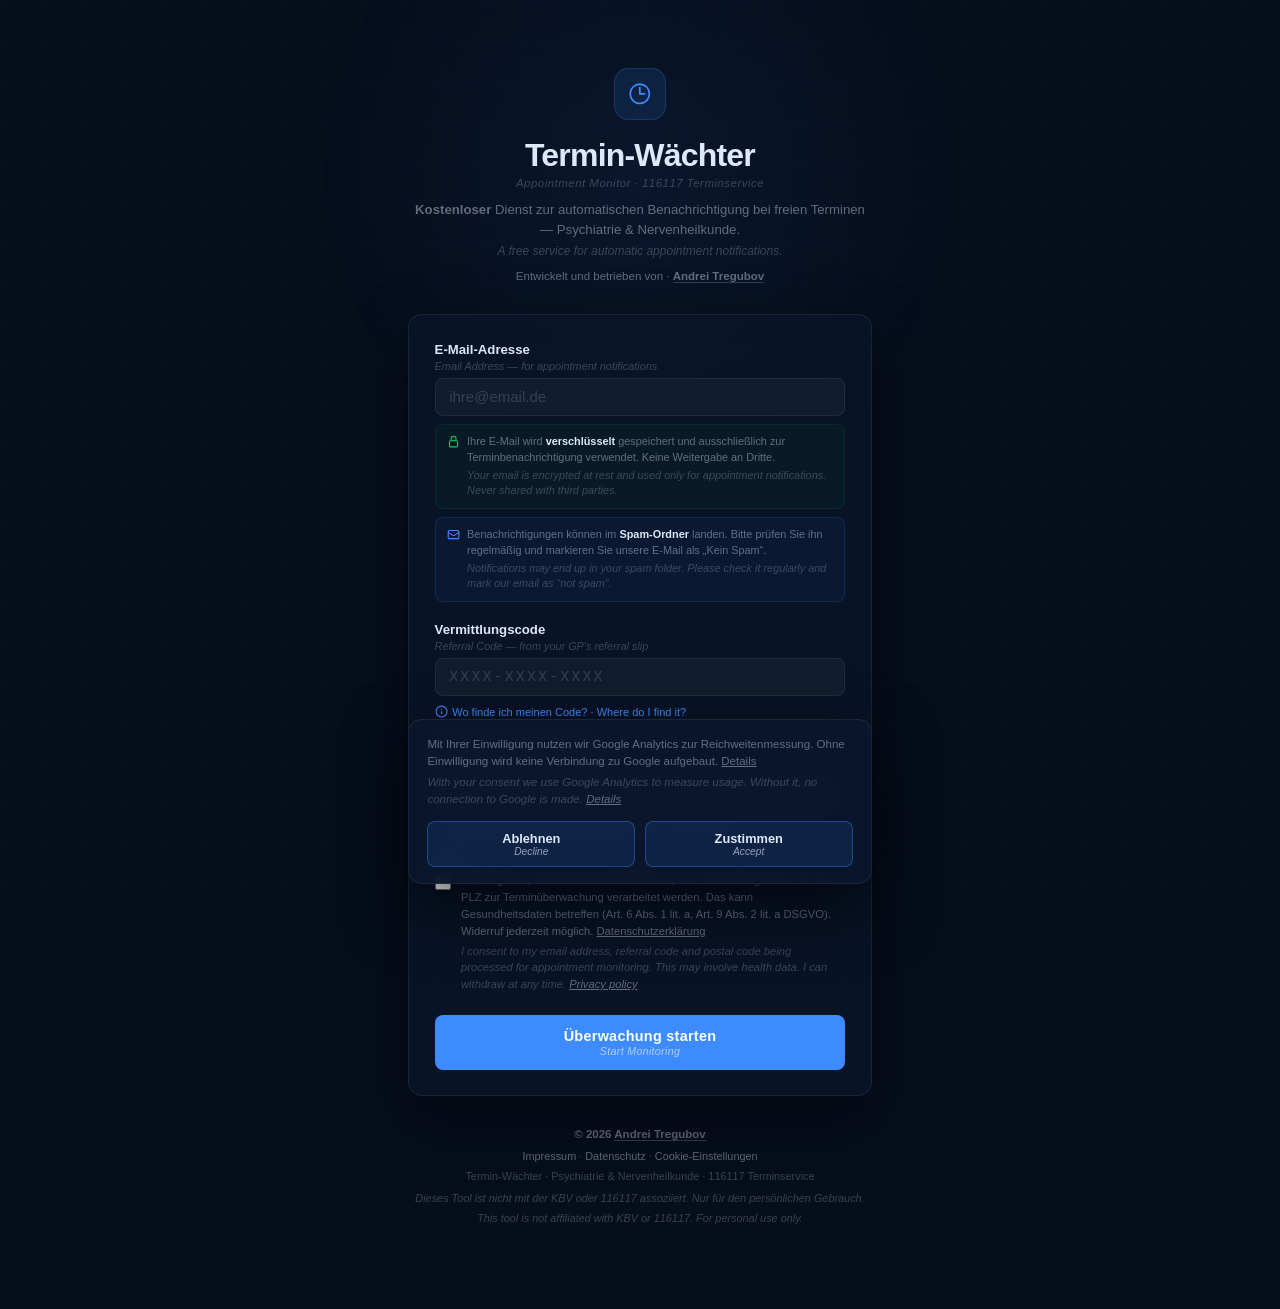
==== commit 4a7f798c: "Add important legal information" ====
--- a/static/index.html
+++ b/static/index.html
@@ -564,8 +564,8 @@
     <div class="fauthor">© 2026 <a href="https://andrei-tregubov.works" target="_blank" rel="noopener" style="color:inherit;text-decoration:none;border-bottom:1px solid rgba(255,255,255,0.2);">Andrei Tregubov</a></div>
     <div>
       <a href="/impressum">Impressum</a> ·
-      <a href="/datenschutz">Datenschutz · Privacy</a> ·
-      <a href="#" onclick="openConsent(event)">Cookie-Einstellungen · Cookie settings</a>
+      <a href="/datenschutz">Datenschutz</a> ·
+      <a href="#" onclick="openConsent(event)">Cookie-Einstellungen</a>
     </div>
     <div>Termin-Wächter · Psychiatrie &amp; Nervenheilkunde · 116117 Terminservice</div>
     <div style="font-style:italic;margin-top:.15rem">
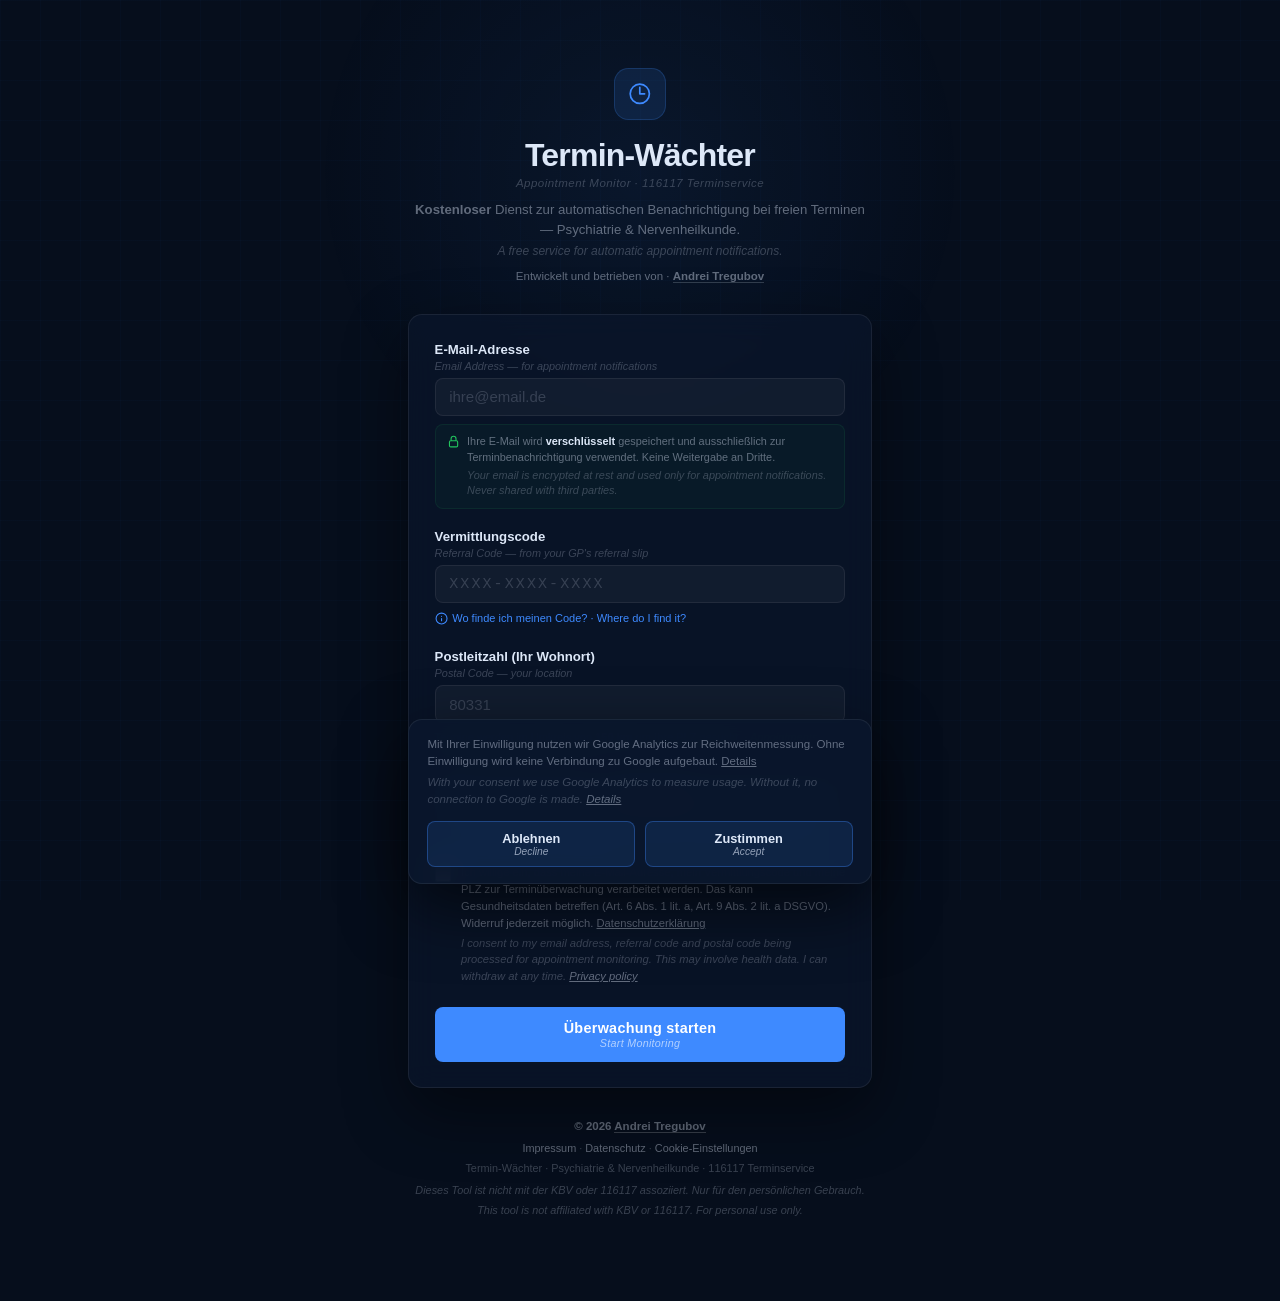
==== commit 5e61721f: "Add important legal information" ====
--- a/static/index.html
+++ b/static/index.html
@@ -430,17 +430,6 @@
           <em>Your email is encrypted at rest and used only for appointment notifications. Never shared with third parties.</em>
         </div>
       </div>
-
-      <div class="pbadge info">
-        <svg viewBox="0 0 24 24" fill="none" stroke="currentColor" stroke-width="2">
-          <path stroke-linecap="round" stroke-linejoin="round"
-                d="M21.75 6.75v10.5a2.25 2.25 0 0 1-2.25 2.25h-15a2.25 2.25 0 0 1-2.25-2.25V6.75m19.5 0A2.25 2.25 0 0 0 19.5 4.5h-15a2.25 2.25 0 0 0-2.25 2.25m19.5 0v.243a2.25 2.25 0 0 1-1.07 1.916l-7.5 4.615a2.25 2.25 0 0 1-2.36 0L3.32 8.91a2.25 2.25 0 0 1-1.07-1.916V6.75"/>
-        </svg>
-        <div>
-          Benachrichtigungen können im <strong>Spam-Ordner</strong> landen. Bitte prüfen Sie ihn regelmäßig und markieren Sie unsere E-Mail als „Kein Spam“.
-          <em>Notifications may end up in your spam folder. Please check it regularly and mark our email as “not spam”.</em>
-        </div>
-      </div>
     </div>
 
     <!-- Vermittlungscode -->
@@ -488,6 +477,17 @@
       </div>
     </div>
 
+    <div class="pbadge info">
+        <svg viewBox="0 0 24 24" fill="none" stroke="currentColor" stroke-width="2">
+          <path stroke-linecap="round" stroke-linejoin="round"
+                d="M21.75 6.75v10.5a2.25 2.25 0 0 1-2.25 2.25h-15a2.25 2.25 0 0 1-2.25-2.25V6.75m19.5 0A2.25 2.25 0 0 0 19.5 4.5h-15a2.25 2.25 0 0 0-2.25 2.25m19.5 0v.243a2.25 2.25 0 0 1-1.07 1.916l-7.5 4.615a2.25 2.25 0 0 1-2.36 0L3.32 8.91a2.25 2.25 0 0 1-1.07-1.916V6.75"/>
+        </svg>
+        <div>
+          Benachrichtigungen können im <strong>Spam-Ordner</strong> landen. Bitte prüfen Sie ihn regelmäßig und markieren Sie unsere E-Mail als „Kein Spam“.
+          <em>Notifications may end up in your spam folder. Please check it regularly and mark our email as “not spam”.</em>
+        </div>
+      </div>
+
     <!-- Consent -->
     <div class="fg">
       <label class="consent" for="inp-consent">
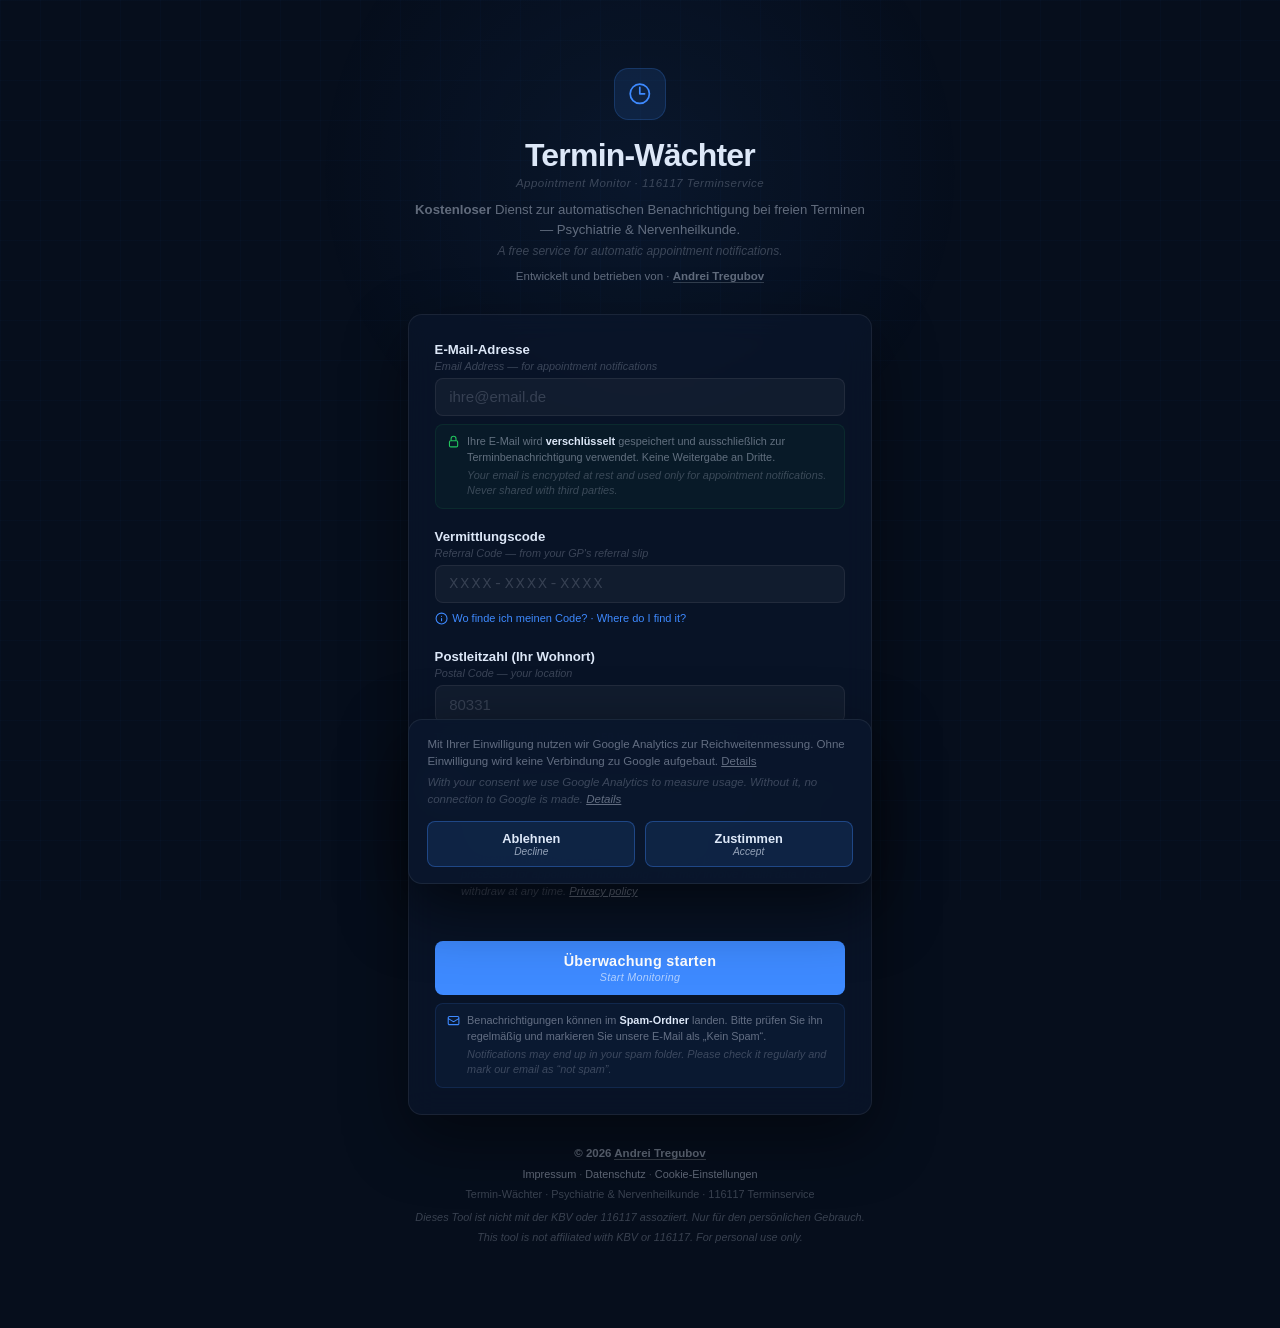
==== commit ee1b046e: "Add important legal information" ====
--- a/static/index.html
+++ b/static/index.html
@@ -477,6 +477,23 @@
       </div>
     </div>
 
+    <!-- Consent -->
+    <div class="fg">
+      <label class="consent" for="inp-consent">
+        <input type="checkbox" id="inp-consent">
+        <span>
+          Ich willige ein, dass meine E-Mail-Adresse, mein Vermittlungscode und meine PLZ zur Terminüberwachung verarbeitet werden. Das kann Gesundheitsdaten betreffen (Art. 6 Abs. 1 lit. a, Art. 9 Abs. 2 lit. a DSGVO). Widerruf jederzeit möglich. <a href="/datenschutz" target="_blank" rel="noopener">Datenschutzerklärung</a>
+          <em>I consent to my email address, referral code and postal code being processed for appointment monitoring. This may involve health data. I can withdraw at any time. <a href="/datenschutz?lang=en" target="_blank" rel="noopener">Privacy policy</a></em>
+        </span>
+      </label>
+      <div class="ferr" id="err-consent">Bitte Einwilligung bestätigen · Please confirm your consent</div>
+    </div>
+
+    <!-- Submit -->
+    <button class="btn-go" id="btn-go" type="button" onclick="startMonitoring()">
+      <span class="bde">Überwachung starten</span>
+      <span class="ben">Start Monitoring</span>
+    </button>
     <div class="pbadge info">
         <svg viewBox="0 0 24 24" fill="none" stroke="currentColor" stroke-width="2">
           <path stroke-linecap="round" stroke-linejoin="round"
@@ -487,24 +504,6 @@
           <em>Notifications may end up in your spam folder. Please check it regularly and mark our email as “not spam”.</em>
         </div>
       </div>
-
-    <!-- Consent -->
-    <div class="fg">
-      <label class="consent" for="inp-consent">
-        <input type="checkbox" id="inp-consent">
-        <span>
-          Ich willige ein, dass meine E-Mail-Adresse, mein Vermittlungscode und meine PLZ zur Terminüberwachung verarbeitet werden. Das kann Gesundheitsdaten betreffen (Art. 6 Abs. 1 lit. a, Art. 9 Abs. 2 lit. a DSGVO). Widerruf jederzeit möglich. <a href="/datenschutz" target="_blank" rel="noopener">Datenschutzerklärung</a>
-          <em>I consent to my email address, referral code and postal code being processed for appointment monitoring. This may involve health data. I can withdraw at any time. <a href="/datenschutz?lang=en" target="_blank" rel="noopener">Privacy policy</a></em>
-        </span>
-      </label>
-      <div class="ferr" id="err-consent">Bitte Einwilligung bestätigen · Please confirm your consent</div>
-    </div>
-
-    <!-- Submit -->
-    <button class="btn-go" id="btn-go" type="button" onclick="startMonitoring()">
-      <span class="bde">Überwachung starten</span>
-      <span class="ben">Start Monitoring</span>
-    </button>
   </div>
 
   <!-- ── Status card ── -->
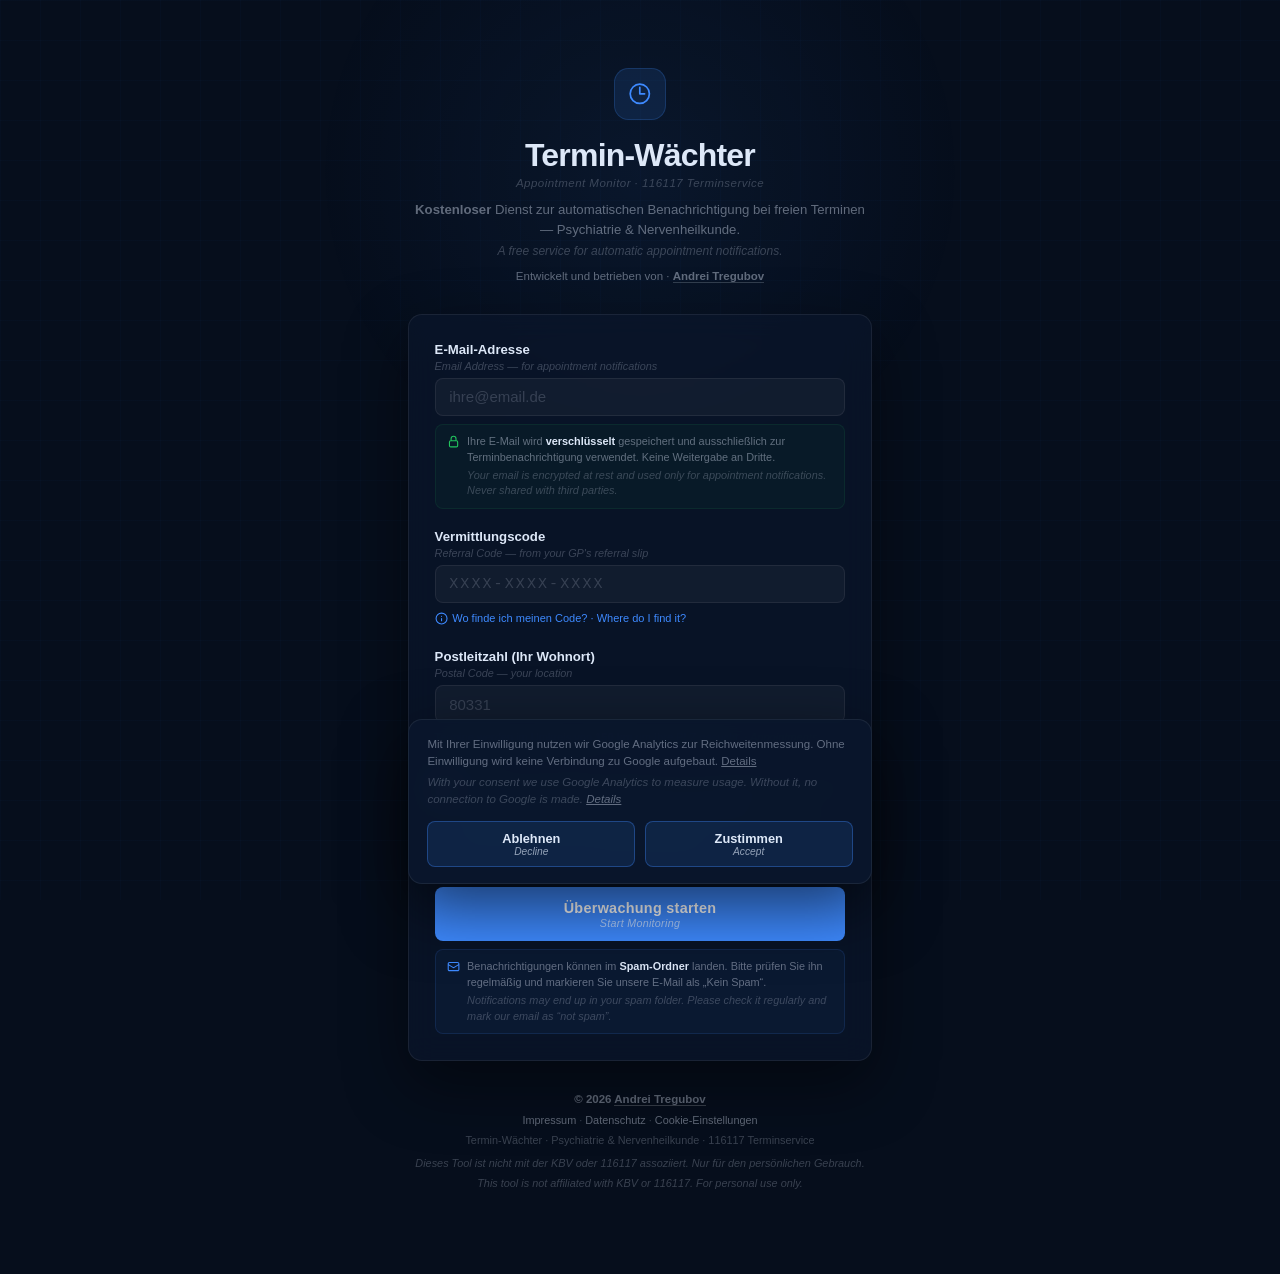
==== commit 8bd3ec32: "Add important legal information" ====
--- a/static/index.html
+++ b/static/index.html
@@ -483,7 +483,6 @@
         <input type="checkbox" id="inp-consent">
         <span>
           Ich willige ein, dass meine E-Mail-Adresse, mein Vermittlungscode und meine PLZ zur Terminüberwachung verarbeitet werden. Das kann Gesundheitsdaten betreffen (Art. 6 Abs. 1 lit. a, Art. 9 Abs. 2 lit. a DSGVO). Widerruf jederzeit möglich. <a href="/datenschutz" target="_blank" rel="noopener">Datenschutzerklärung</a>
-          <em>I consent to my email address, referral code and postal code being processed for appointment monitoring. This may involve health data. I can withdraw at any time. <a href="/datenschutz?lang=en" target="_blank" rel="noopener">Privacy policy</a></em>
         </span>
       </label>
       <div class="ferr" id="err-consent">Bitte Einwilligung bestätigen · Please confirm your consent</div>
